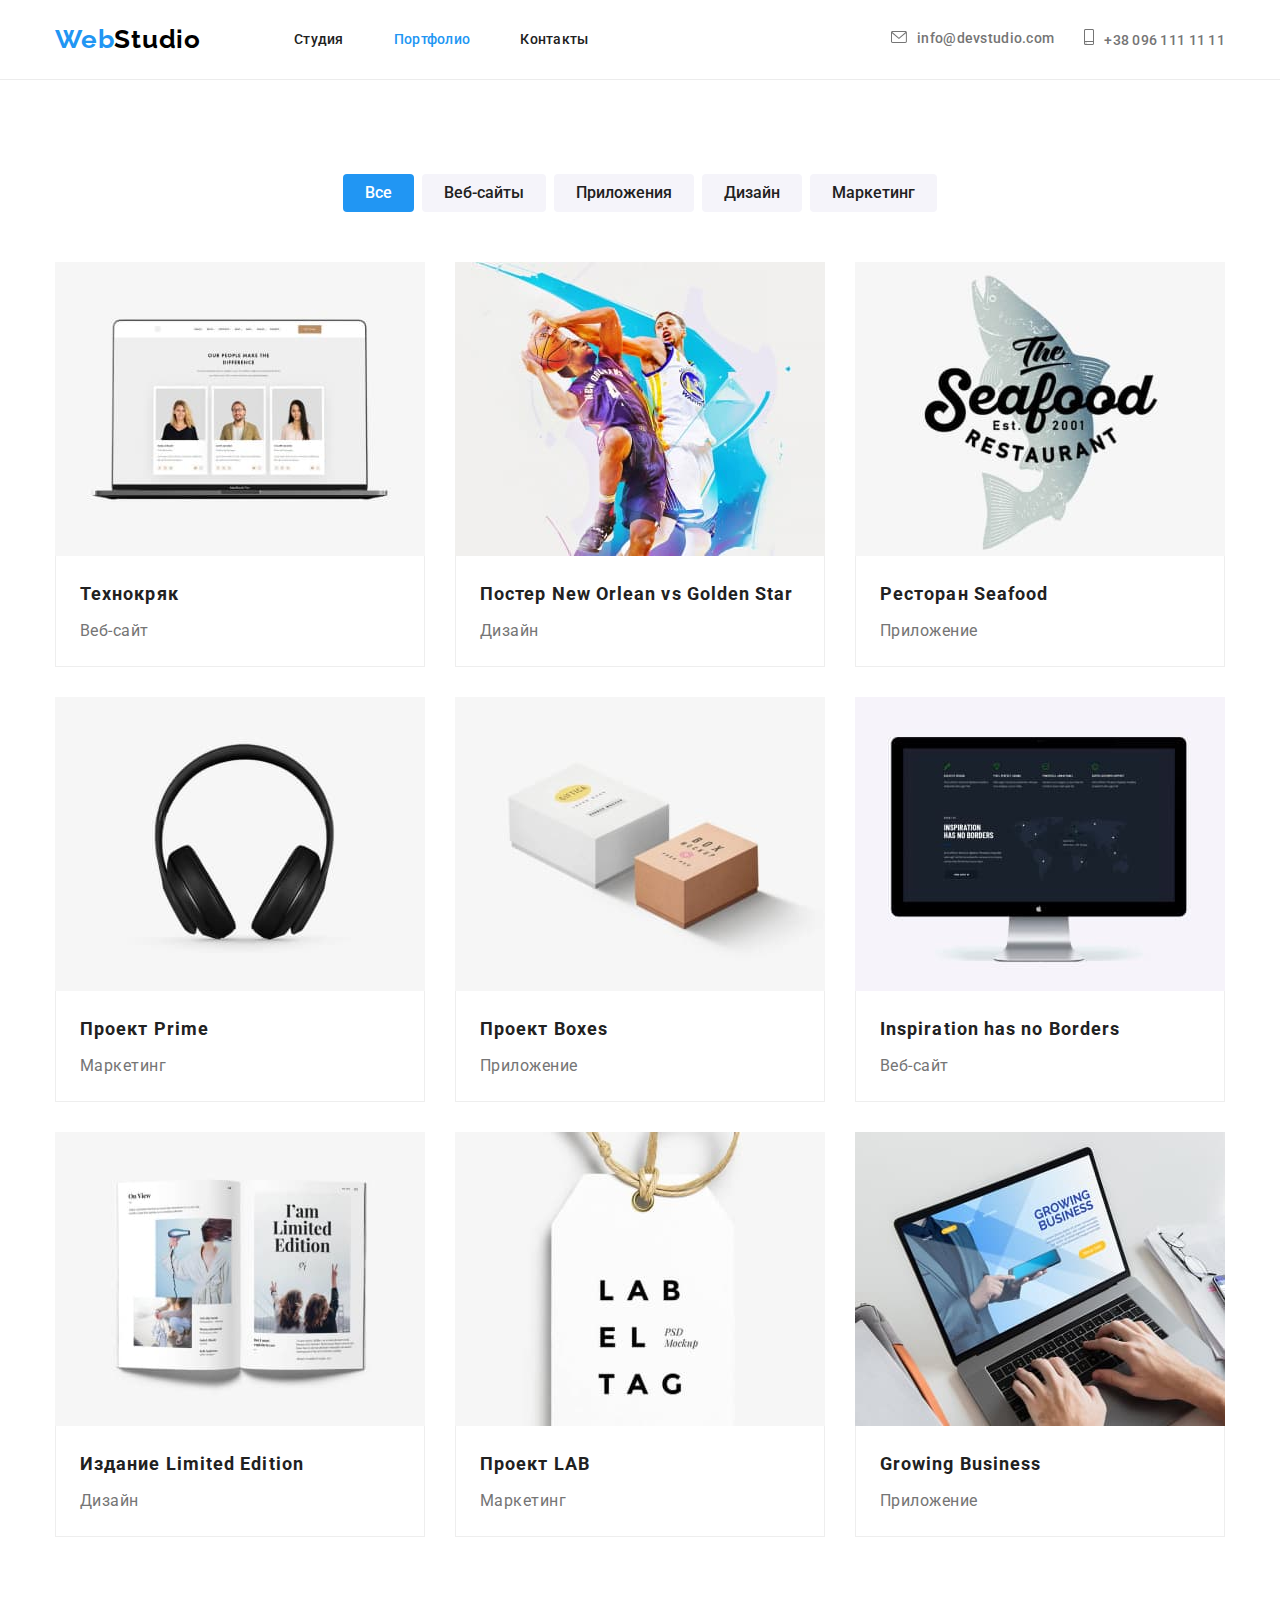
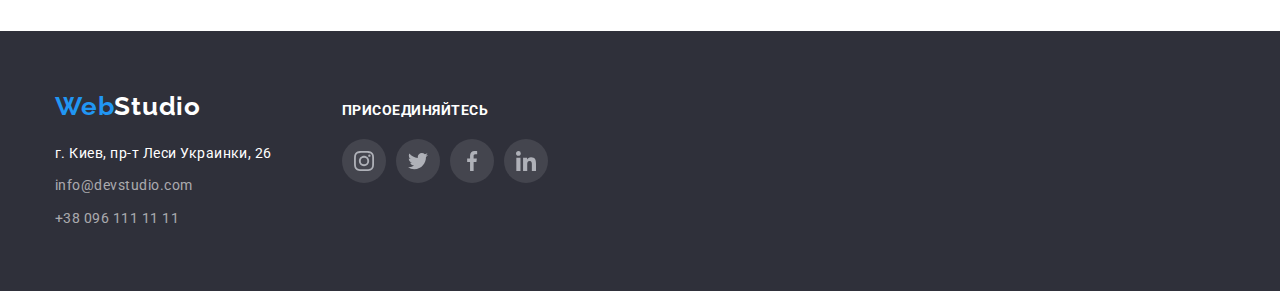
==== portfolio.html @ 9ae884cf "Version 0.0" ====
<!DOCTYPE html>
<html lang="ru">

<head>
    <meta charset="UTF-8">
    <meta http-equiv="X-UA-Compatible" content="IE=edge">
    <meta name="viewport" content="width=device-width, initial-scale=1.0">
    <title>WebStudio</title>
    <link rel="preconnect" href="https://fonts.googleapis.com">
    <link rel="preconnect" href="https://fonts.gstatic.com" crossorigin>
    <link href="https://fonts.googleapis.com/css2?family=Raleway:wght@700&family=Roboto:wght@400;500;700;900&display=swap"
        rel="stylesheet">
    <link rel="stylesheet" href="https://cdnjs.cloudflare.com/ajax/libs/modern-normalize/1.0.0/modern-normalize.min.css" />
    <link rel="stylesheet" href="./css/styles.css">
</head>

<body>
    <header class="header">
        <div class="conteiner header-nav">
            <nav class="nav">
                <a href="./index.html" class="logo link">Web<span class="logo-half-header">Studio</span></a>
                <ul class="nav-list list">
                    <li class="item"><a href="./index.html" class="link nav-link">Студия</a></li>
                    <li class="item"><a href="./portfolio.html" class="link nav-link current">Портфолио</a></li>
                    <li class="item"><a href="" class="link nav-link">Контакты</a></li>
                </ul>
            </nav>
            <ul class="contacts-list list">
                <li class="item">
                    <a href="mailto:info@devstudio.com" class="header-contacts link">
                        <svg class="icon envelope">
                            <use href="./images/icons.svg#envelope"></use>
                        </svg>info@devstudio.com</a>
                </li>
                <li class="item">
                    <a href="tel:+380961111111" class="header-contacts link">
                        <svg class="icon smartphone">
                            <use href="./images/icons.svg#smartphone"></use>
                        </svg>+38 096 111 11 11
                    </a>
                </li>
            </ul>
        </div>
    </header>
    <main>
        <section class="section">
            <div class="conteiner">
                <ul class="list button-list">
                    <li class="button-item"><button type="button" class="gallery-button current">Все</button></li>
                    <li class="button-item"><button type="button" class="gallery-button">Веб-сайты</button></li>
                    <li class="button-item"><button type="button" class="gallery-button">Приложения</button></li>
                    <li class="button-item"><button type="button" class="gallery-button">Дизайн</button></li>
                    <li class="button-item"><button type="button" class="gallery-button">Маркетинг</button></li>
                </ul>
                <ul class="list gallery-list">
                    <li class="gallery-item">
                        <img src="./images/portfolio/img1.jpg" alt="Открытый веб-сайт на ноутбуке" width="370" class="img-nogap">
                        <div class="item-description">
                            <h2 class="gallery-title">Технокряк</h2>
                            <p class="gallery-text">Веб-сайт</p>
                        </div>
                    </li>
                    <li class="gallery-item">
                        <img src="./images/portfolio/img2.jpg" alt="Постер к баскетбольному матчу" width="370" class="img-nogap">
                        <div class="item-description">
                            <h2 class="gallery-title">Постер <span lang="en">New Orlean vs Golden Star</span></h2>
                            <p class="gallery-text">Дизайн</p>
                        </div>
                    </li>
                    <li class="gallery-item">
                        <img src="./images/portfolio/img3.jpg" alt="Логотип ресторана" width="370" class="img-nogap">
                        <div class="item-description">
                            <h2 class="gallery-title">Ресторан <span lang="en">Seafood</span></h2>
                            <p class="gallery-text">Приложение</p>
                        </div>
                    </li>
                    <li class="gallery-item">
                        <img src="./images/portfolio/img4.jpg" alt="Наушники" width="370" class="img-nogap">
                        <div class="item-description">
                            <h2 class="gallery-title">Проект <span lang="en">Prime</span></h2>
                            <p class="gallery-text">Маркетинг</p>
                        </div>
                    </li>
                    <li class="gallery-item">
                        <img src="./images/portfolio/img5.jpg" alt="Две коробки" width="370" class="img-nogap">
                        <div class="item-description">
                            <h2 class="gallery-title">Проект <span lang="en">Boxes</span></h2>
                            <p class="gallery-text">Приложение</p>
                        </div>
                    </li>
                    <li class="gallery-item">
                        <img src="./images/portfolio/img6.jpg" alt="Открытый веб-сайт на мониторе" width="370" class="img-nogap">
                        <div class="item-description">
                            <h2 class="gallery-title" lang="en">Inspiration has no Borders</h2>
                            <p class="gallery-text">Веб-сайт</p>
                        </div>
                    </li>
                    <li class="gallery-item">
                        <img src="./images/portfolio/img7.jpg" alt="Открытая книга" width="370" class="img-nogap">
                        <div class="item-description">
                            <h2 class="gallery-title">Издание <span lang="en">Limited Edition</span></h2>
                            <p class="gallery-text">Дизайн</p>
                        </div>
                    </li>
                    <li class="gallery-item">
                        <img src="./images/portfolio/img8.jpg" alt="Ярлык с текстом" width="370" class="img-nogap">
                        <div class="item-description">
                            <h2 class="gallery-title">Проект <span lang="en">LAB</span></h2>
                            <p class="gallery-text">Маркетинг</p>
                        </div>
                    </li>
                    <li class="gallery-item">
                        <img src="./images/portfolio/img9.jpg" alt="Работа в приложении за ноутбуком" width="370" class="img-nogap">
                        <div class="item-description">
                            <h2 class="gallery-title" lang="en">Growing Business</h2>
                            <p class="gallery-text">Приложение</p>
                        </div>
                    </li>
                </ul>
            </div>
        </section>
    </main>
    <footer class="footer">
        <div class="conteiner">
            <div>
                <a href="./index.html" class="logo no-margin no-padding link">Web<span
                        class="logo-half-footer">Studio</span></a>
                <address class="contacts">
                    <p class="address">г. Киев, пр-т Леси Украинки, 26</p>
                    <ul class="footer-list list">
                        <li class="item">
                            <a href="mailto:info@devstudio.com" class="link footer-contacts">info@devstudio.com</a>
                        </li>
                        <li class="item">
                            <a href="tel:+380961111111" class="link footer-contacts">+38 096 111 11 11</a>
                        </li>
                    </ul>
                </address>
            </div>
            <div class="footer-social">
                <h3 class="footer-title">присоединяйтесь</h3>
                <ul class="list social-list">
                    <li class="social-item">
                        <a href="" class="link social-links" aria-label="Instagram">
                            <svg class="social-icon">
                                <use href="./images/icons.svg#instagram"></use>
                            </svg>
                        </a>
                    </li>
                    <li class="social-item">
                        <a href="" class="link social-links" aria-label="Twitter">
                            <svg class="social-icon">
                                <use href="./images/icons.svg#twitter"></use>
                            </svg>
                        </a>
                    </li>
                    <li class="social-item">
                        <a href="" class="link social-links" aria-label="Facebook">
                            <svg class="social-icon">
                                <use href="./images/icons.svg#facebook"></use>
                            </svg>
                        </a>
                    </li>
                    <li class="social-item">
                        <a href="" class="link social-links" aria-label="Linkedin">
                            <svg class="social-icon">
                                <use href="./images/icons.svg#linkedin"></use>
                            </svg>
                        </a>
                    </li>
                </ul>
            </div>
        </div>
    </footer>
</body>   
</html>
---- css/styles.css ----
:root {
  --primary-text-color: #757575;
  --accent-text-color: #2196f3;
  --white-color: #ffffff;
  --title-text-color: #212121;
  --adress-text-color: rgba(255, 255, 255, 0.6);
  --black-color: #000000;
  --secondary-backgraund-color: #f5f4fa;
  --hero-backgraund-color: #2f303a;
  --clients-logo-color: #afb1b8;
  --footer-social-color: rgba(255, 255, 255, 0.1);
}

body {
  color: var(--primary-text-color);
  background-color: var(--white-color);
  font-family: 'Roboto', sans-serif;
  letter-spacing: 0.03em;
}

.list {
  padding: 0;
  margin: 0;

  list-style: none;
}
.link {
  text-decoration: none;
}
.conteiner {
  padding-left: 15px;
  padding-right: 15px;
  margin: 0 auto;
  width: 1200px;
}
.section {
  padding-top: 94px;
  padding-bottom: 94px;
}
.section.team-section {
  padding-top: 0;
}
.img-nogap {
  display: block;
}

/* Logo */

.logo {
  margin-right: 93px;
  padding: 24px 0;

  color: var(--accent-text-color);
  font-family: 'Raleway', sans-serif;
  font-weight: 700;
  font-size: 26px;
  line-height: 1.19;
  letter-spacing: 0.03em;
}
.logo-half-header {
  color: var(--black-color);
}
.logo-half-footer {
  color: var(--white-color);
}

.logo.no-margin {
  margin-right: 0;
}
.logo.no-padding {
  padding: 0;
}

/* Header */

.header {
  border-bottom: 1px solid #ececec;
}
.header-nav {
  display: flex;
  align-items: center;
  justify-content: space-between;
}
.nav {
  display: flex;
  align-items: center;
}
.nav-list {
  display: flex;
}
.nav-list .item + .item {
  margin-left: 50px;
}
.nav-link {
  display: block;
  padding-top: 32px;
  padding-bottom: 31px;

  color: var(--title-text-color);
  font-weight: 500;
  font-size: 14px;
  line-height: 1.14;
  letter-spacing: 0.02em;
}
.contacts-list {
  display: flex;
}
.contacts-list .item + .item {
  margin-left: 30px;
}
.icon {
  fill: currentColor;
}
.envelope {
  width: 16px;
  height: 12px;
  margin-right: 10px;
}
.smartphone {
  width: 10px;
  height: 16px;
  margin-right: 10px;
}
.header-contacts {
  padding: 32px 0;

  color: var(--primary-text-color);
  font-weight: 500;
  font-size: 14px;
  line-height: 1.14;
  letter-spacing: 0.02em;
}

.header-contacts:focus,
.header-contacts:hover,
.footer-contacts:focus,
.footer-contacts:hover,
.nav-link:focus,
.nav-link:hover {
  color: var(--accent-text-color);
}
.nav-link.current {
  color: var(--accent-text-color);
}

/*Main Studio*/

.hero {
  max-width: 1600px;
  height: 600px;
  margin: 0 auto;
  padding-top: 200px;
  padding-bottom: 200px;
  text-align: center;
  background-image: linear-gradient(to right, rgba(47, 48, 58, 0.4), rgba(47, 48, 58, 0.4)),
    url(../images/bcg-hero.jpg);
  background-color: var(--hero-backgraund-color);
  background-repeat: no-repeat;
  background-position: center;
  background-size: cover;
}
.hero-title {
  margin: auto;
  margin-top: 0;
  margin-bottom: 30px;
  width: 696px;

  color: var(--white-color);
  font-weight: 900;
  font-size: 44px;
  line-height: 1.36;
  letter-spacing: 0.06em;
  text-transform: uppercase;
}
.hero-button {
  padding: 10px 32px;
  min-width: 200px;
  border: 1px var(--accent-text-color);
  border-radius: 4px;

  background-color: var(--accent-text-color);
  color: var(--white-color);
  font-family: inherit;
  font-weight: 700;
  font-size: 16px;
  line-height: 1.87;
  letter-spacing: 0.06em;
  cursor: pointer;
}
.features-list {
  display: flex;
}
.features-item {
  margin-left: 30px;
  flex-basis: calc((100% - 90px) / 4);
}
.features-list .features-item:first-child {
  margin-left: 0;
}
.features-box {
  display: flex;
  align-items: center;
  justify-content: center;
  width: 270px;
  height: 120px;
  background-color: var(--secondary-backgraund-color);
  margin-bottom: 30px;
}
.features-icon {
  width: 70px;
  height: 70px;
}
.features-title {
  margin-top: 0;
  margin-bottom: 10px;

  color: var(--title-text-color);
  font-size: 14px;
  line-height: 1.14;
  text-transform: uppercase;
}
.features-text {
  margin-top: 0;
  margin-bottom: 0;

  font-size: 14px;
  line-height: 1.71;
}
.work-list {
  display: flex;
}
.work-item {
  margin-left: 30px;
  flex-basis: calc((100% - 60px) / 3);
}
.work-list .work-item:first-child {
  margin-left: 0;
}
.team {
  background-color: var(--secondary-backgraund-color);
}
.team-list {
  display: flex;
}
.team-item {
  margin-left: 30px;
  flex-basis: calc((100% - 90px) / 4);
  background-color: var(--white-color);
  box-shadow: 0px 2px 1px 0px #00000033, 0px 1px 1px 0px #00000024, 0px 1px 3px 0px #0000001f;
}
.team-list .team-item:first-child {
  margin-left: 0;
}

.work-title,
.team-title,
.clients-title {
  margin-top: 0;
  margin-bottom: 50px;

  color: var(--title-text-color);
  font-size: 36px;
  line-height: 1.17;
  text-align: center;
}
.team-content {
  padding: 30px 32px;
}
.team-name {
  margin-top: 0;
  margin-bottom: 0;

  color: var(--title-text-color);
  font-weight: 500;
  font-size: 16px;
  line-height: 1.19;
  text-align: center;
}
.team-text {
  margin-top: 10px;
  margin-bottom: 16px;

  font-size: 16px;
  line-height: 1.19;
  text-align: center;
}
.team-social {
  display: flex;
  justify-content: space-between;
  flex-basis: calc((100% - 30px) / 4);
}
.social-links {
  display: flex;
  justify-content: center;
  align-items: center;
  width: 44px;
  height: 44px;
  border-radius: 50%;

  color: var(--clients-logo-color);
}
.social-icon {
  fill: currentColor;
  width: 20px;
  height: 20px;
}
.social-links:hover,
.social-links:focus {
  background-color: var(--accent-text-color);
  color: var(--white-color);
}
.clients-list {
  display: flex;
  justify-content: space-between;
}
.clients-box {
  display: flex;
  align-items: center;
  justify-content: center;

  width: 170px;
  height: 92px;
  border: 1px solid var(--clients-logo-color);
  border-radius: 4px;

  color: var(--clients-logo-color);
}
.clients-link:hover .clients-box,
.clients-link:focus .clients-box {
  color: var(--accent-text-color);
  border: 1px solid var(--accent-text-color);
}
.clients-icon {
  width: 106px;
  height: 60px;
  fill: currentColor;
}

/* Main Portfolio */

.button-list {
  display: flex;
  justify-content: center;
  margin-bottom: 50px;
}

.gallery-button {
  border-radius: 4px;
  padding: 6px 22px;
  border: 1px var(--title-text-color);

  color: var(--title-text-color);
  background-color: var(--secondary-backgraund-color);
  font-family: inherit;
  font-weight: 500;
  font-size: 16px;
  line-height: 1.62;
  cursor: pointer;
}
.button-item {
  margin-left: 8px;
}
.button-list .button-item:first-child {
  margin-left: 0;
}
.gallery-button:focus,
.gallery-button:hover {
  border-color: var(--accent-text-color);
  color: var(--white-color);
  background-color: var(--accent-text-color);
  box-shadow: 0px 2px 2px 0px #0000001f, 0px 1px 2px 0px #00000014, 0px 3px 1px 0px #0000001a;
}
.gallery-button.current {
  border-color: var(--accent-text-color);
  color: var(--white-color);
  background-color: var(--accent-text-color);
}
.gallery-list {
  display: flex;
  flex-wrap: wrap;
}
.gallery-item {
  margin-top: 30px;
  margin-right: 30px;
  flex-basis: calc((100% - 60px) / 3);
}
.gallery-item:hover {
  box-shadow: 1px 4px 6px 0px #00000029, 0px 4px 4px 0px #0000000f, 0px 1px 1px 0px #0000001f;
}
.gallery-list .gallery-item:nth-child(3n) {
  margin-right: 0;
}
.gallery-list .gallery-item:nth-child(-n + 3) {
  margin-top: 0;
}
.item-description {
  padding: 20px 24px;
  border-right: 1px solid #eeeeee;
  border-bottom: 1px solid #eeeeee;
  border-left: 1px solid #eeeeee;
}
.gallery-title {
  margin-top: 0;
  margin-bottom: 0;

  color: var(--title-text-color);
  font-size: 18px;
  line-height: 2;
  letter-spacing: 0.06em;
}
.gallery-text {
  margin-top: 4px;
  margin-bottom: 0;

  font-size: 16px;
  line-height: 1.87;
}

/* Footer */

.footer {
  padding-top: 60px;
  padding-bottom: 60px;

  background-color: var(--hero-backgraund-color);
}
.footer > .conteiner {
  display: flex;
  align-items: baseline;
}
.address {
  margin-top: 0;
  margin-bottom: 0;

  color: var(--white-color);
  font-style: normal;
  font-size: 14px;
  line-height: 1.71;
}
.contacts {
  margin-top: 20px;
}
.footer-list {
  margin-top: 9px;
}
.footer-list .item + .item {
  margin-top: 9px;
}
.footer-contacts {
  display: block;

  color: var(--adress-text-color);
  font-style: normal;
  font-size: 14px;
  line-height: 1.71;
}
.footer-social {
  margin-left: 70px;
}
.footer-title {
  margin-top: 0;
  margin-bottom: 20px;
  text-align: left;
  font-size: 14px;
  line-height: 1.14;
  text-transform: uppercase;
  color: var(--white-color);
}
.social-list {
  display: flex;
}
.social-item {
  margin-left: 10px;
}
.social-item:first-child {
  margin-left: 0px;
}
.social-list .social-links {
  background-color: var(--footer-social-color);
}
.social-list .social-links:hover,
.social-list .social-links:focus {
  background-color: var(--accent-text-color);
}
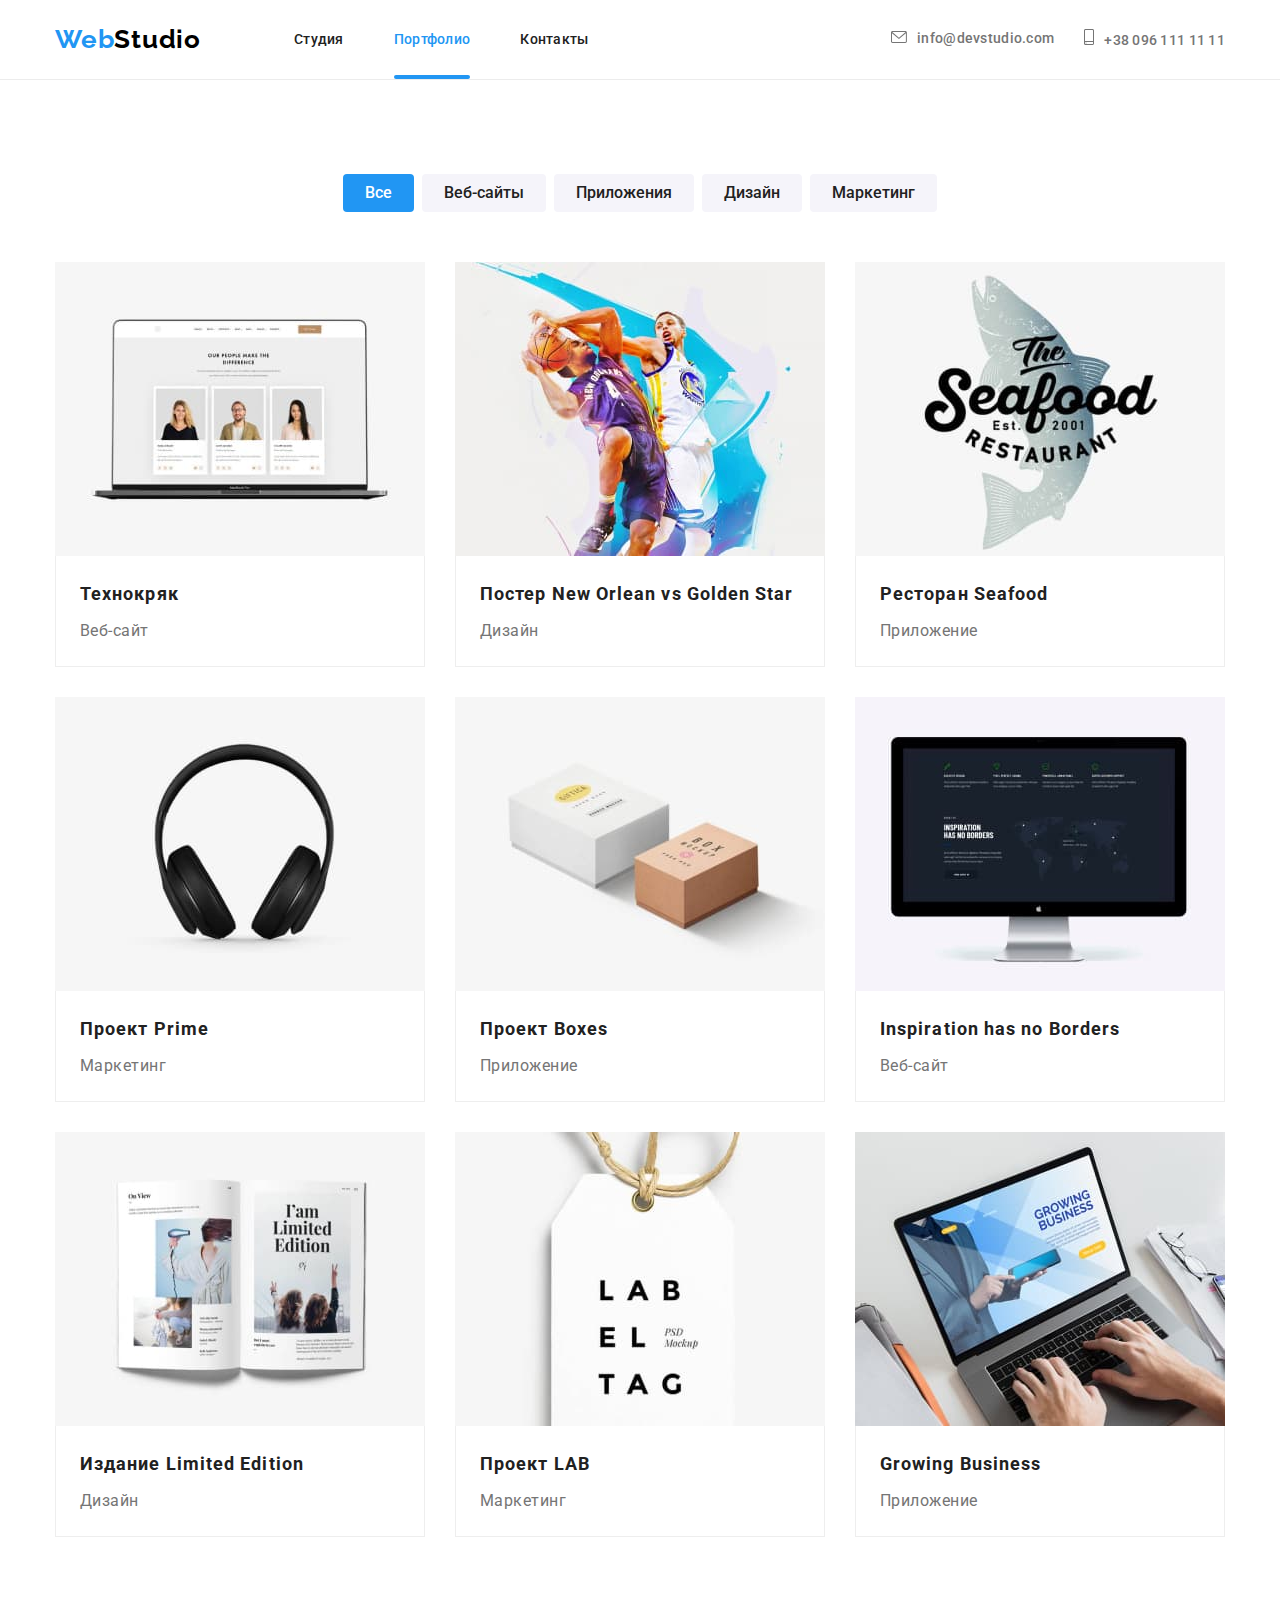
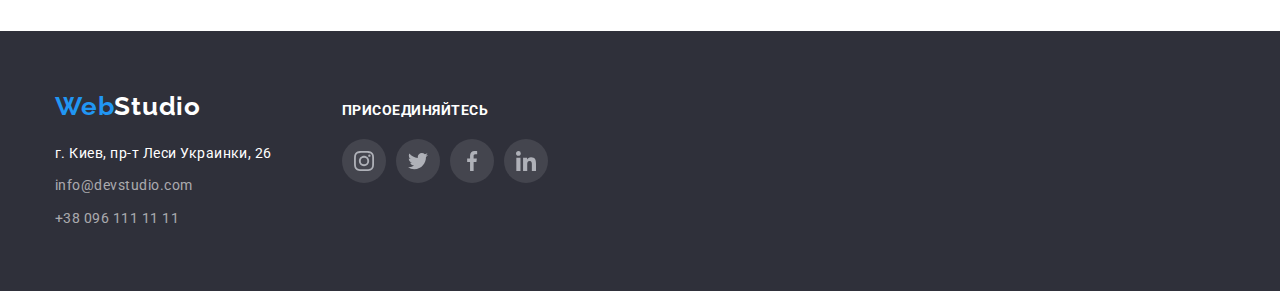
==== commit 8ef99e63: "Version 1.1" ====
--- a/portfolio.html
+++ b/portfolio.html
@@ -46,7 +46,7 @@
         <section class="section">
             <div class="conteiner">
                 <ul class="list button-list">
-                    <li class="button-item"><button type="button" class="gallery-button current">Все</button></li>
+                    <li class="button-item"><button type="button" class="gallery-button current-btn">Все</button></li>
                     <li class="button-item"><button type="button" class="gallery-button">Веб-сайты</button></li>
                     <li class="button-item"><button type="button" class="gallery-button">Приложения</button></li>
                     <li class="button-item"><button type="button" class="gallery-button">Дизайн</button></li>
@@ -54,66 +54,93 @@
                 </ul>
                 <ul class="list gallery-list">
                     <li class="gallery-item">
-                        <img src="./images/portfolio/img1.jpg" alt="Открытый веб-сайт на ноутбуке" width="370" class="img-nogap">
+                        <div class="gallery-thumb">
+                            <img src="./images/portfolio/img1.jpg" alt="Открытый веб-сайт на ноутбуке" width="370" class="img-nogap">
+                            <p class="gallery-text">Ресурс предлагает комплексные предложения с разным уровнем функционала и сервисов. Все это позволит посетителю получить исчерпывающие сведения о компании или частном лице.</p>
+                        </div>                        
                         <div class="item-description">
                             <h2 class="gallery-title">Технокряк</h2>
-                            <p class="gallery-text">Веб-сайт</p>
-                        </div>
-                    </li>
-                    <li class="gallery-item">
-                        <img src="./images/portfolio/img2.jpg" alt="Постер к баскетбольному матчу" width="370" class="img-nogap">
+                            <p class="gallery-type">Веб-сайт</p>
+                        </div>
+                    </li>
+                    <li class="gallery-item">
+                        <div class="gallery-thumb">
+                            <img src="./images/portfolio/img2.jpg" alt="Постер к баскетбольному матчу" width="370" class="img-nogap">
+                            <p class="gallery-text">Ресурс предлагает комплексные предложения с разным уровнем функционала и сервисов. Все это позволит посетителю получить исчерпывающие сведения о компании или частном лице.</p>
+                        </div>                        
                         <div class="item-description">
                             <h2 class="gallery-title">Постер <span lang="en">New Orlean vs Golden Star</span></h2>
-                            <p class="gallery-text">Дизайн</p>
-                        </div>
-                    </li>
-                    <li class="gallery-item">
-                        <img src="./images/portfolio/img3.jpg" alt="Логотип ресторана" width="370" class="img-nogap">
+                            <p class="gallery-type">Дизайн</p>
+                        </div>
+                    </li>
+                    <li class="gallery-item">
+                        <div class="gallery-thumb">
+                            <img src="./images/portfolio/img3.jpg" alt="Логотип ресторана" width="370" class="img-nogap">
+                            <p class="gallery-text">Ресурс предлагает комплексные предложения с разным уровнем функционала и сервисов. Все это позволит посетителю получить исчерпывающие сведения о компании или частном лице.</p>
+                        </div>                        
                         <div class="item-description">
                             <h2 class="gallery-title">Ресторан <span lang="en">Seafood</span></h2>
-                            <p class="gallery-text">Приложение</p>
-                        </div>
-                    </li>
-                    <li class="gallery-item">
-                        <img src="./images/portfolio/img4.jpg" alt="Наушники" width="370" class="img-nogap">
+                            <p class="gallery-type">Приложение</p>
+                        </div>
+                    </li>
+                    <li class="gallery-item">
+                        <div class="gallery-thumb">
+                            <img src="./images/portfolio/img4.jpg" alt="Наушники" width="370" class="img-nogap">
+                            <p class="gallery-text">Ресурс предлагает комплексные предложения с разным уровнем функционала и сервисов. Все это позволит посетителю получить исчерпывающие сведения о компании или частном лице.</p>
+                        </div>                        
                         <div class="item-description">
                             <h2 class="gallery-title">Проект <span lang="en">Prime</span></h2>
-                            <p class="gallery-text">Маркетинг</p>
-                        </div>
-                    </li>
-                    <li class="gallery-item">
-                        <img src="./images/portfolio/img5.jpg" alt="Две коробки" width="370" class="img-nogap">
+                            <p class="gallery-type">Маркетинг</p>
+                        </div>
+                    </li>
+                    <li class="gallery-item">
+                        <div class="gallery-thumb">
+                            <img src="./images/portfolio/img5.jpg" alt="Две коробки" width="370" class="img-nogap">
+                            <p class="gallery-text">Ресурс предлагает комплексные предложения с разным уровнем функционала и сервисов. Все это позволит посетителю получить исчерпывающие сведения о компании или частном лице.</p>
+                        </div>                        
                         <div class="item-description">
                             <h2 class="gallery-title">Проект <span lang="en">Boxes</span></h2>
-                            <p class="gallery-text">Приложение</p>
-                        </div>
-                    </li>
-                    <li class="gallery-item">
-                        <img src="./images/portfolio/img6.jpg" alt="Открытый веб-сайт на мониторе" width="370" class="img-nogap">
+                            <p class="gallery-type">Приложение</p>
+                        </div>
+                    </li>
+                    <li class="gallery-item">
+                        <div class="gallery-thumb">
+                            <img src="./images/portfolio/img6.jpg" alt="Открытый веб-сайт на мониторе" width="370" class="img-nogap">
+                            <p class="gallery-text">Ресурс предлагает комплексные предложения с разным уровнем функционала и сервисов. Все это позволит посетителю получить исчерпывающие сведения о компании или частном лице.</p>
+                        </div>                        
                         <div class="item-description">
                             <h2 class="gallery-title" lang="en">Inspiration has no Borders</h2>
-                            <p class="gallery-text">Веб-сайт</p>
-                        </div>
-                    </li>
-                    <li class="gallery-item">
-                        <img src="./images/portfolio/img7.jpg" alt="Открытая книга" width="370" class="img-nogap">
+                            <p class="gallery-type">Веб-сайт</p>
+                        </div>
+                    </li>
+                    <li class="gallery-item">
+                        <div class="gallery-thumb">
+                            <img src="./images/portfolio/img7.jpg" alt="Открытая книга" width="370" class="img-nogap">
+                            <p class="gallery-text">Ресурс предлагает комплексные предложения с разным уровнем функционала и сервисов. Все это позволит посетителю получить исчерпывающие сведения о компании или частном лице.</p>
+                        </div>                        
                         <div class="item-description">
                             <h2 class="gallery-title">Издание <span lang="en">Limited Edition</span></h2>
-                            <p class="gallery-text">Дизайн</p>
-                        </div>
-                    </li>
-                    <li class="gallery-item">
-                        <img src="./images/portfolio/img8.jpg" alt="Ярлык с текстом" width="370" class="img-nogap">
+                            <p class="gallery-type">Дизайн</p>
+                        </div>
+                    </li>
+                    <li class="gallery-item">
+                        <div class="gallery-thumb">
+                            <img src="./images/portfolio/img8.jpg" alt="Ярлык с текстом" width="370" class="img-nogap">
+                            <p class="gallery-text">Ресурс предлагает комплексные предложения с разным уровнем функционала и сервисов. Все это позволит посетителю получить исчерпывающие сведения о компании или частном лице.</p>
+                        </div>                        
                         <div class="item-description">
                             <h2 class="gallery-title">Проект <span lang="en">LAB</span></h2>
-                            <p class="gallery-text">Маркетинг</p>
-                        </div>
-                    </li>
-                    <li class="gallery-item">
-                        <img src="./images/portfolio/img9.jpg" alt="Работа в приложении за ноутбуком" width="370" class="img-nogap">
+                            <p class="gallery-type">Маркетинг</p>
+                        </div>
+                    </li>
+                    <li class="gallery-item">
+                        <div class="gallery-thumb">
+                            <img src="./images/portfolio/img9.jpg" alt="Работа в приложении за ноутбуком" width="370" class="img-nogap">
+                            <p class="gallery-text">Ресурс предлагает комплексные предложения с разным уровнем функционала и сервисов. Все это позволит посетителю получить исчерпывающие сведения о компании или частном лице.</p>
+                        </div>                        
                         <div class="item-description">
                             <h2 class="gallery-title" lang="en">Growing Business</h2>
-                            <p class="gallery-text">Приложение</p>
+                            <p class="gallery-type">Приложение</p>
                         </div>
                     </li>
                 </ul>
--- a/css/styles.css
+++ b/css/styles.css
@@ -1,14 +1,22 @@
 :root {
+  /* Colors */
   --primary-text-color: #757575;
   --accent-text-color: #2196f3;
   --white-color: #ffffff;
   --title-text-color: #212121;
   --adress-text-color: rgba(255, 255, 255, 0.6);
   --black-color: #000000;
-  --secondary-backgraund-color: #f5f4fa;
-  --hero-backgraund-color: #2f303a;
+  --secondary-bgc: #f5f4fa;
+  --hero-bgc: #2f303a;
   --clients-logo-color: #afb1b8;
   --footer-social-color: rgba(255, 255, 255, 0.1);
+  --label-bgc: rgba(47, 48, 58, 0.8);
+  --gallery-thumb-bgc: rgba(33, 150, 243, 0.9);
+  --backdrop-bgc: rgba(0, 0, 0, 0.2);
+
+  /* Animations */
+  --transition-duration: 250ms;
+  --transition-timing-function: cubic-bezier(0.4, 0, 0.2, 1);
 }
 
 body {
@@ -90,6 +98,10 @@
 }
 .nav-list .item + .item {
   margin-left: 50px;
+}
+.nav-list .item {
+  display: block;
+  position: relative;
 }
 .nav-link {
   display: block;
@@ -139,8 +151,19 @@
 .nav-link:hover {
   color: var(--accent-text-color);
 }
-.nav-link.current {
+.current {
   color: var(--accent-text-color);
+}
+.current::after {
+  content: '';
+  display: block;
+  position: absolute;
+  left: 0;
+  bottom: 0;
+  width: 100%;
+  height: 4px;
+  border-radius: 2px;
+  background-color: var(--accent-text-color);
 }
 
 /*Main Studio*/
@@ -154,7 +177,7 @@
   text-align: center;
   background-image: linear-gradient(to right, rgba(47, 48, 58, 0.4), rgba(47, 48, 58, 0.4)),
     url(../images/bcg-hero.jpg);
-  background-color: var(--hero-backgraund-color);
+  background-color: var(--hero-bgc);
   background-repeat: no-repeat;
   background-position: center;
   background-size: cover;
@@ -203,7 +226,7 @@
   justify-content: center;
   width: 270px;
   height: 120px;
-  background-color: var(--secondary-backgraund-color);
+  background-color: var(--secondary-bgc);
   margin-bottom: 30px;
 }
 .features-icon {
@@ -230,14 +253,34 @@
   display: flex;
 }
 .work-item {
+  position: relative;
   margin-left: 30px;
   flex-basis: calc((100% - 60px) / 3);
 }
 .work-list .work-item:first-child {
   margin-left: 0;
 }
+.label {
+  position: absolute;
+  display: block;
+  left: 0;
+  bottom: 0;
+  margin: 0;
+  padding: 27px 0;
+  width: 100%;
+  height: 70px;
+  background-color: var(--label-bgc);
+
+  font-weight: 700;
+  font-size: 14px;
+  line-height: 1.14;
+  text-align: center;
+  letter-spacing: 0.03em;
+  text-transform: uppercase;
+  color: var(--white-color);
+}
 .team {
-  background-color: var(--secondary-backgraund-color);
+  background-color: var(--secondary-bgc);
 }
 .team-list {
   display: flex;
@@ -350,7 +393,7 @@
   border: 1px var(--title-text-color);
 
   color: var(--title-text-color);
-  background-color: var(--secondary-backgraund-color);
+  background-color: var(--secondary-bgc);
   font-family: inherit;
   font-weight: 500;
   font-size: 16px;
@@ -370,7 +413,7 @@
   background-color: var(--accent-text-color);
   box-shadow: 0px 2px 2px 0px #0000001f, 0px 1px 2px 0px #00000014, 0px 3px 1px 0px #0000001a;
 }
-.gallery-button.current {
+.gallery-button.current-btn {
   border-color: var(--accent-text-color);
   color: var(--white-color);
   background-color: var(--accent-text-color);
@@ -393,6 +436,33 @@
 .gallery-list .gallery-item:nth-child(-n + 3) {
   margin-top: 0;
 }
+.gallery-thumb {
+  position: relative;
+  overflow: hidden;
+}
+.gallery-text {
+  position: absolute;
+  top: 0;
+  left: 0;
+  transform: translateY(100%);
+  transition: transform var(--transition-duration) var(--transition-timing-function);
+
+  width: 100%;
+  height: 100%;
+  margin: 0;
+  padding: 63px 24px;
+
+  font-size: 18px;
+  line-height: 1.56;
+  letter-spacing: 0.03em;
+  color: var(--white-color);
+  background-color: var(--gallery-thumb-bgc);
+  overflow: hidden;
+}
+.gallery-item:hover .gallery-text {
+  transform: translateY(0);
+}
+
 .item-description {
   padding: 20px 24px;
   border-right: 1px solid #eeeeee;
@@ -408,7 +478,7 @@
   line-height: 2;
   letter-spacing: 0.06em;
 }
-.gallery-text {
+.gallery-type {
   margin-top: 4px;
   margin-bottom: 0;
 
@@ -422,7 +492,7 @@
   padding-top: 60px;
   padding-bottom: 60px;
 
-  background-color: var(--hero-backgraund-color);
+  background-color: var(--hero-bgc);
 }
 .footer > .conteiner {
   display: flex;
@@ -482,3 +552,47 @@
 .social-list .social-links:focus {
   background-color: var(--accent-text-color);
 }
+
+/* Modal */
+
+.backdrop {
+  position: fixed;
+  top: 0;
+  left: 0;
+  z-index: 1;
+
+  width: 100%;
+  height: 100%;
+  background-color: var(--backdrop-bgc);
+  opacity: 1;
+  transition: opacity var(--transition-duration) var(--transition-timing-function);
+}
+.backdrop.is-hidden {
+  opacity: 0;
+  pointer-events: none;
+}
+.backdrop.is-hidden .modal {
+  transform: translate(-50%, -50%) scale(1.1);
+}
+.modal {
+  position: absolute;
+  top: 50%;
+  left: 50%;
+  transform: translate(-50%, -50%) scale(1);
+  opacity: 1;
+  transition: transform var(--transition-duration) var(--transition-timing-function),
+    opacity var(--transition-duration) var(--transition-timing-function);
+
+  min-width: 528px;
+  min-height: 581px;
+  padding: 8px;
+  background-color: var(--white-color);
+}
+.modal-btn {
+  width: 30px;
+  height: 30px;
+  background-color: var(--white-color);
+  border-radius: 50%;
+  border-color: rgba(0, 0, 0, 0.1);
+  cursor: pointer;
+}
